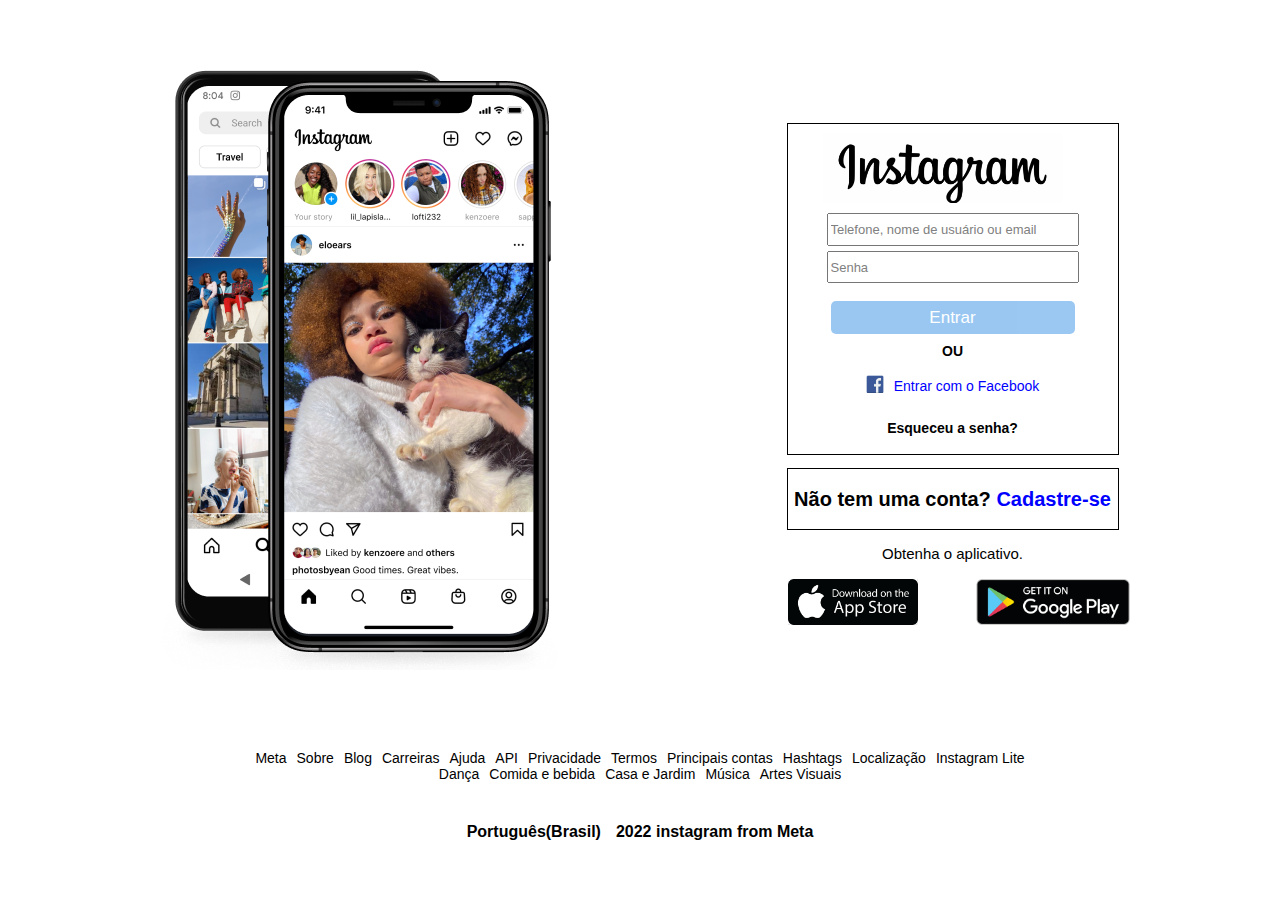
==== index.html @ ca16c482 "First" ====
<!DOCTYPE html>
<html lang="pt-BR">
<head>
    <meta charset="UTF-8">
    <meta http-equiv="X-UA-Compatible" content="IE=edge">
    <meta name="viewport" content="width=device-width, initial-scale=1.0">
    <title>Instagram</title>
    <link href="/styles/styles.css" rel="Stylesheet" >
    <link href="/styles/stylesheet.css" rel="Stylesheet" >
</head>
<body>
<header>
    <section id="photos">

        <a id="photoMain1">
            Imagem Instagram
            <a id="photoMain2">Imagem Instagram</a>
        </a>
            </div>
    </section>


 <div id="boxInsta">
    <navbar id="menuLateral"> 
       
    <div id="boxCadast">
            <a id="nameInsta">Instagram</a>
            
            <div id="wilds">
            <input id="wilds1" type="email" placeholder="Telefone, nome de usuário ou email"/>
            <input id="wilds2" type="password" placeholder="Senha"/>
            </div>

            <button id="btn-login" type="submit">Entrar</button>

            <h1 id="talvesAqui">OU</h1>

           
            <div id="loginBox">
                <a id="facebookIcon" >facebook</a>
            <a id="loginFacebook">Entrar com o Facebook</a>
                </div>
            <h1 id="esqueceuSenha"> Esqueceu a senha?</h1>
        </div>
    </navbar>

      <section id="lastBox">
        <h1>Não tem uma conta? <a id="cadastro">Cadastre-se</a></h1>
    </section> 
        <div id="textParagraph1">
        <p id="textParagraph">Obtenha o aplicativo.</p>
        </div>
        <span id="downloadApp">
            <div id="boxImg">
        <a id="appleStore">AppleStore</a>
        <a id="playStore">PlayStore</a>
        </div>
    </span> 
    
</div>

</header>

<nav id="instaOptions">
    <div id="listOne">
    <a>Meta</a>
    <a>Sobre</a>
    <a>Blog</a>
    <a>Carreiras</a>
    <a>Ajuda</a>
    <a>API</a>
    <a>Privacidade</a>
    <a>Termos</a>
    <a>Principais contas</a>
    <a>Hashtags</a>
    <a>Localização</a>
    <a>Instagram Lite</a>
    </div>

    <div id="listTwo">
        <a>Dança</a>
        <a>Comida e bebida</a>
        <a>Casa e Jardim</a>
        <a>Música</a>
        <a>Artes Visuais</a>
        </div>

        <div id="idiomas">
            <h1>Português(Brasil)</h1>
            <h1> 2022 instagram from Meta</h1>

        </div>
</nav>

  
</body>
</html>
---- styles/styles.css ----
body{
    padding: 0;
    background-color: white;
    width: 1200px;
    margin: 0 auto;
    font-family: Arial, Helvetica, sans-serif;

    justify-content: center;
}

header{
    width: 100%;
    display: flex;
    justify-content: space-between;
    align-items: center;
    flex-direction: row;
    margin-top: 70px;
}

#photos{
    display:flex;
    flex-direction: row;
    margin: 0 auto;
    justify-content: space-between  ;
}

#photoMain1{
   background-image: url(/public/img/foto1.png);
   background-repeat: no-repeat;
    width: 450px;
    height: 600px;
    display: flex;
    position: absolute;
    text-indent: -99999px;
    margin-left: 156px;
    margin-top: 24px;
    animation: bg 4s infinite;

}

@keyframes bg{
    33%{
        background-image: url(../public/img/foto2.png);
    }

    66%{
        background-image: url(../public/img/foto3.png);
    }
}

#photoMain2{
    background-image: url(/public/img/telefone.png);
    width:450px;
    display: flex;
    height: 600px;
    text-indent: -99999px;
}

#menuLateral{
    display: flex;
    border: 0.4px solid black;
    width: 330px;
    height: 330px;
    margin-left: 50px;
    align-items: center;
    justify-content: center;
    margin: 0 auto;
}

#boxInsta{
    display: flex;
    justify-content: space-between;
    flex-direction: column;
    margin: 0 auto;
    align-items: center;
}

#boxCadast{
    display: flex;
    flex-direction: column;
    justify-content: center;
    
}

#nameInsta{
    background-image: url(/public/img/instagramLogo.png);
    width: 340px;
    background-repeat: no-repeat;
    background-position: center;
    height: 70px;
    display: flex;
    text-indent: -9999px;
    align-items: center;
    justify-content: center;
    background-size: 240px;
}

#wilds{
    display: flex;
    align-items: center;
    justify-content: space-around;
    flex-direction:column ;
    width: 360px;
    height: 70px;
    margin-top: 10px;
}

#wilds1{
    font-size: 16px;
    width: 244px;
    height: 130px;

}

#wilds2{
    margin-top: 5px;
    font-size: 16px;
    width: 244px;
    height: 130px;
}

#btn-login{
    margin: 0 auto;
    display: flex;
    flex-direction: column;
    justify-content: center;
    width: 244px;
    height: 33px;
    background-color: rgb(4, 117, 223) ;
    color: white;
    margin-top: 18px;
    align-items: center;
    font-family:sans-serif;
    font-size: 17px;
    opacity: 0.4;
    border-radius: 5px;
    border: none;
    
}

#talvesAqui{
    margin-top: 9px;
    font-size: 14px;
    display: flex;
    justify-content: center;
}

#loginBox{
    display: flex;
    flex-direction: row;
    align-items: center;
    justify-content: center;
}

#loginFacebook{
    margin-top: 9px;
    display: flex;
    justify-content: center;
    font-size: 14px;
    font-family: Arial, Helvetica, sans-serif;
    color: blue;
}

#esqueceuSenha{
    font-size: 14px;
    display: flex;
    margin-top: 26px;
    justify-content: center;
}

#lastBox{
    border: 1px solid black;
    display: flex;
    justify-content: center;
    width: 330px;
    height: 60px;
    font-size: 10px;
    font-family: 'Franklin Gothic Medium', 'Arial Narrow', Arial, sans-serif;
    align-items: center;
    margin-top: 13px;

}

#cadastro{
    color: blue;
}



#downloadApp{
    display: flex;
    flex-direction: row;
    height: 70px;
    width: 400px;
    margin-top: -30px;
}

#wilds1::placeholder{
    color: grey;
    font-size: 13px;
}

#textParagraph1{
    display: flex;
    justify-content: center;
    align-items: center;
    width: 300px;
    font-size: 15px;

}

#wilds2::placeholder{
    color: grey;
    font-size: 13px;
}

#facebookIcon{
    background-image: url(../public/img/facebookLogo.png);
    background-repeat: no-repeat;
    text-indent: -99999px;
    display: flex;
    background-size: 20px;
    width: 18px;
    height: 18px;
    margin-top: 5px;
    background-position: center;
    margin-right: 10px;
}

#boxImg{
    width: 400px;
    display: flex;
    flex-direction: row;
    justify-content: space-between;
    
}

#appleStore{
    text-indent: -9999px;
    background-image: url(../public/img/iconeApple.png);
    background-position: center;
    background-size: 130px;
    background-repeat: no-repeat;
    width:220px;
    height: 110px;

}

#playStore{
    text-indent: -9999px;
    background-image: url(../public/img/Marca-Google-Play-Png-800x445.png);
    background-position: center;
    background-size: 170px;
    background-repeat: no-repeat;
    width: 220px;
    height: 110px;

}

#instaOptions{
    display: flex;
    flex-direction: column;
}

#listOne{
    margin-top: 80px;
    display: flex;
    flex-direction: row;
    align-items: center;
    justify-content: center;
    font-size: 14px;
    gap: 10px
}


#listTwo{
    display: flex;
    flex-direction: row;
    align-items: center;
    justify-content: center;
    font-size: 14px;
    gap: 10px
}

#idiomas{
    margin-top: 30px;
    font-size: 8px;
    display: flex;
    flex-direction: row;
    align-items: center;
    justify-content: center;
    gap: 15px;
}
---- styles/stylesheet.css ----
/*! Generated by Font Squirrel (https://www.fontsquirrel.com) on May 4, 2022 */



@font-face {
    font-family: 'fontspring_demo_-_blue_vinyBd';
    src: url('fontspring-demo-blue_vinyl_bold_ps_ot-webfont.woff2') format('woff2'),
         url('fontspring-demo-blue_vinyl_bold_ps_ot-webfont.woff') format('woff');
    font-weight: normal;
    font-style: normal;

}




@font-face {
    font-family: 'fontspring_demo_-_blue_vinyRg';
    src: url('fontspring-demo-blue_vinyl_regular_ps_ot-webfont.woff2') format('woff2'),
         url('fontspring-demo-blue_vinyl_regular_ps_ot-webfont.woff') format('woff');
    font-weight: normal;
    font-style: normal;

}
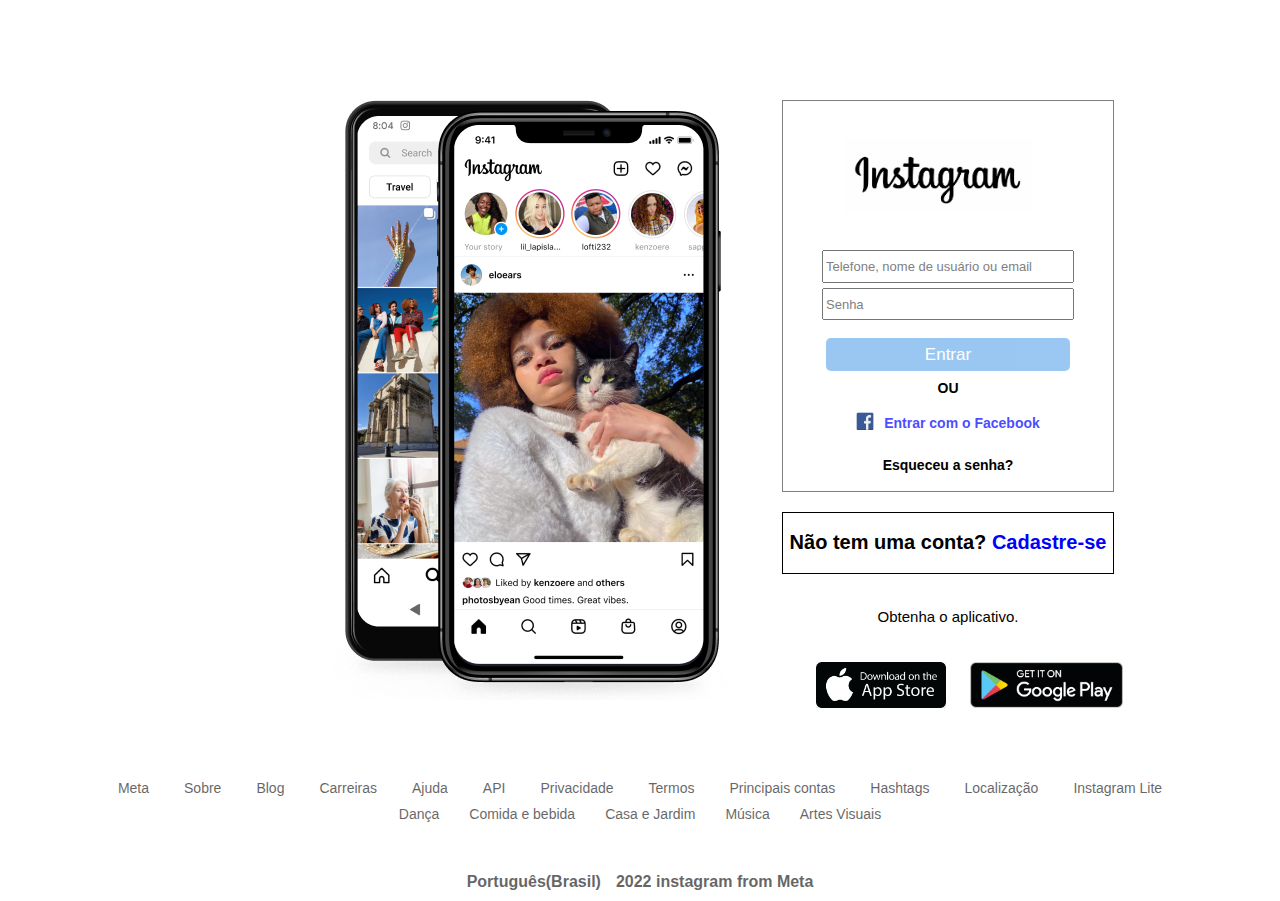
==== commit b9ce9f2b: "Two" ====
--- a/index.html
+++ b/index.html
@@ -33,7 +33,7 @@
 
             <button id="btn-login" type="submit">Entrar</button>
 
-            <h1 id="talvesAqui">OU</h1>
+            <h1 id="talvesAqui"> OU </h1>
 
            
             <div id="loginBox">
@@ -86,7 +86,7 @@
         </div>
 
         <div id="idiomas">
-            <h1>Português(Brasil)</h1>
+            <h1>Português(Brasil) </h1>
             <h1> 2022 instagram from Meta</h1>
 
         </div>
--- a/styles/styles.css
+++ b/styles/styles.css
@@ -1,6 +1,6 @@
 body{
     padding: 0;
-    background-color: white;
+    background-color: rgb(255, 255, 255);
     width: 1200px;
     margin: 0 auto;
     font-family: Arial, Helvetica, sans-serif;
@@ -9,19 +9,22 @@
 }
 
 header{
-    width: 100%;
-    display: flex;
+    width:100%;
+    display: flex;
+    align-items: center;
+    flex-direction: row;
     justify-content: space-between;
-    align-items: center;
-    flex-direction: row;
-    margin-top: 70px;
+    margin-top: 100px;
 }
 
 #photos{
+    width: 450px;
+    height: 600px;
     display:flex;
     flex-direction: row;
     margin: 0 auto;
     justify-content: space-between  ;
+    padding-left: 258px;
 }
 
 #photoMain1{
@@ -58,10 +61,9 @@
 
 #menuLateral{
     display: flex;
-    border: 0.4px solid black;
+    border: 1px solid gray;
     width: 330px;
-    height: 330px;
-    margin-left: 50px;
+    height: 390px;
     align-items: center;
     justify-content: center;
     margin: 0 auto;
@@ -73,6 +75,10 @@
     flex-direction: column;
     margin: 0 auto;
     align-items: center;
+    width: 450px;
+    height: 600px;
+    padding-right: 257px;
+    background-color: white;
 }
 
 #boxCadast{
@@ -87,12 +93,12 @@
     width: 340px;
     background-repeat: no-repeat;
     background-position: center;
-    height: 70px;
+    height: 130px;
     display: flex;
     text-indent: -9999px;
     align-items: center;
     justify-content: center;
-    background-size: 240px;
+    background-size: 190px;
 }
 
 #wilds{
@@ -143,7 +149,9 @@
     font-size: 14px;
     display: flex;
     justify-content: center;
-}
+    flex-direction: row;
+}
+
 
 #loginBox{
     display: flex;
@@ -158,6 +166,8 @@
     justify-content: center;
     font-size: 14px;
     font-family: Arial, Helvetica, sans-serif;
+    font-weight: bold;
+    opacity: 0.7;
     color: blue;
 }
 
@@ -175,11 +185,12 @@
     width: 330px;
     height: 60px;
     font-size: 10px;
-    font-family: 'Franklin Gothic Medium', 'Arial Narrow', Arial, sans-serif;
-    align-items: center;
-    margin-top: 13px;
-
-}
+    font-family:sans-serif ;
+    font-weight: 100;
+    align-items: center;
+
+}
+
 
 #cadastro{
     color: blue;
@@ -228,10 +239,11 @@
 }
 
 #boxImg{
-    width: 400px;
+    width: 331px;
     display: flex;
     flex-direction: row;
     justify-content: space-between;
+    padding-left: 50px;
     
 }
 
@@ -243,6 +255,8 @@
     background-repeat: no-repeat;
     width:220px;
     height: 110px;
+    padding-left: 100px;
+
 
 }
 
@@ -254,12 +268,15 @@
     background-repeat: no-repeat;
     width: 220px;
     height: 110px;
+    padding-right: 100px;
 
 }
 
 #instaOptions{
     display: flex;
     flex-direction: column;
+    opacity: 0.6;
+    gap: 10px
 }
 
 #listOne{
@@ -269,7 +286,7 @@
     align-items: center;
     justify-content: center;
     font-size: 14px;
-    gap: 10px
+    gap: 35px
 }
 
 
@@ -279,7 +296,7 @@
     align-items: center;
     justify-content: center;
     font-size: 14px;
-    gap: 10px
+    gap: 30px
 }
 
 #idiomas{
